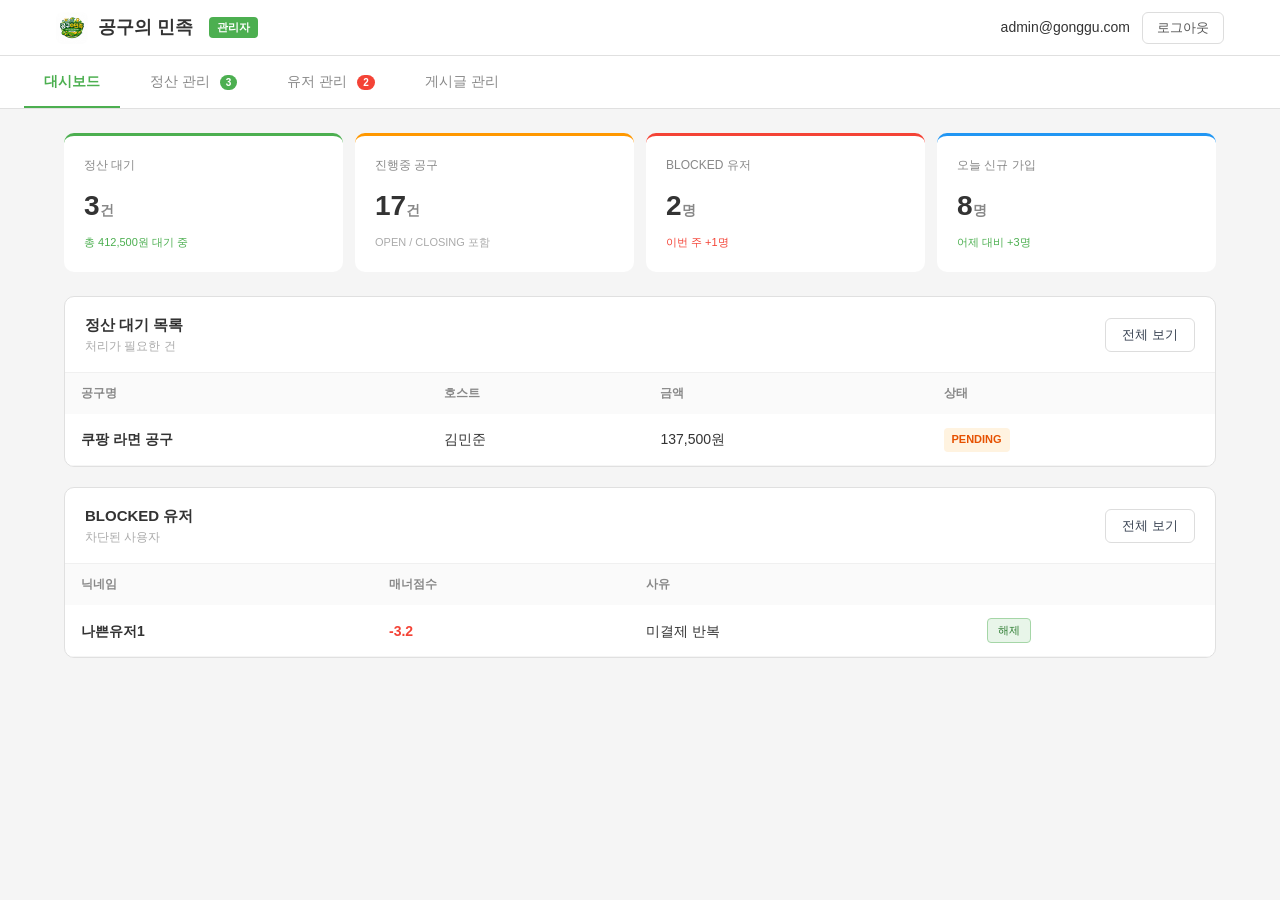
==== src/main/resources/static/admin.html @ fc2225c6 "feat : 환불UI 추가" ====
<!DOCTYPE html>
<html lang="ko">
<head>
  <meta charset="UTF-8">
  <meta name="viewport" content="width=device-width, initial-scale=1.0">
  <title>공구의 민족 - 관리자</title>
  <link rel="icon" href="images/logo.jpg">

  <link rel="stylesheet" href="css/common.css">
  <link rel="stylesheet" href="css/admin.css">
</head>

<body>

<header class="header">
  <div class="container">
    <div class="header-content">

      <a href="index.html" class="logo">
        <img src="images/logo.jpg" alt="공구의 민족 로고" class="logo-image">
        <h1 class="logo-text">공구의 민족</h1>
        <span class="admin-badge">관리자</span>
      </a>

      <div class="header-right">
        <span class="admin-email">admin@gonggu.com</span>
        <button class="header-btn">로그아웃</button>
      </div>

    </div>
  </div>
</header>

<div class="nav-tabs">
  <div class="nav-tab active" onclick="showPage('dashboard')">
    대시보드
  </div>

  <div class="nav-tab" onclick="showPage('settlements')">
    정산 관리 <span class="nav-badge green">3</span>
  </div>

  <div class="nav-tab" onclick="showPage('users')">
    유저 관리 <span class="nav-badge">2</span>
  </div>

  <div class="nav-tab" onclick="showPage('groupbuys')">
    게시글 관리
  </div>
</div>

<div class="content">

  <div id="page-dashboard">

    <div class="stats-grid">

      <div class="stat-card">
        <div class="stat-label">정산 대기</div>
        <div class="stat-value">3<span>건</span></div>
        <div class="stat-sub green">총 412,500원 대기 중</div>
      </div>

      <div class="stat-card orange">
        <div class="stat-label">진행중 공구</div>
        <div class="stat-value">17<span>건</span></div>
        <div class="stat-sub">OPEN / CLOSING 포함</div>
      </div>

      <div class="stat-card red">
        <div class="stat-label">BLOCKED 유저</div>
        <div class="stat-value">2<span>명</span></div>
        <div class="stat-sub red">이번 주 +1명</div>
      </div>

      <div class="stat-card blue">
        <div class="stat-label">오늘 신규 가입</div>
        <div class="stat-value">8<span>명</span></div>
        <div class="stat-sub green">어제 대비 +3명</div>
      </div>

    </div>

    <div class="two-col">

      <div class="section">

        <div class="section-header">
          <div>
            <div class="section-title">정산 대기 목록</div>
            <div class="section-sub">처리가 필요한 건</div>
          </div>

          <button class="btn btn-outline" onclick="showPage('settlements')">
            전체 보기
          </button>
        </div>

        <table>
          <thead>
            <tr>
              <th>공구명</th>
              <th>호스트</th>
              <th>금액</th>
              <th>상태</th>
            </tr>
          </thead>

          <tbody>
            <tr>
              <td class="td-main">쿠팡 라면 공구</td>
              <td>김민준</td>
              <td class="amount">137,500원</td>
              <td>
                <span class="chip chip-pending">PENDING</span>
              </td>
            </tr>
          </tbody>
        </table>

      </div>

      <div class="section">

        <div class="section-header">
          <div>
            <div class="section-title">BLOCKED 유저</div>
            <div class="section-sub">차단된 사용자</div>
          </div>

          <button class="btn btn-outline" onclick="showPage('users')">
            전체 보기
          </button>
        </div>

        <table>
          <thead>
            <tr>
              <th>닉네임</th>
              <th>매너점수</th>
              <th>사유</th>
              <th></th>
            </tr>
          </thead>

          <tbody>
            <tr>
              <td class="td-main">나쁜유저1</td>
              <td style="color:#f44336;font-weight:600">-3.2</td>
              <td>미결제 반복</td>

              <td>
                <button class="btn-sm btn-sm-green">
                  해제
                </button>
              </td>
            </tr>
          </tbody>
        </table>

      </div>

    </div>
  </div>

<div id="page-settlements" style="display:none">

  <div class="section">

    <div class="section-header">

      <div>
        <div class="section-title">정산 관리</div>
        <div class="section-sub">
          PENDING 상태 공구의 호스트 정산 처리
        </div>
      </div>

      <input
        type="text"
        placeholder="공구명 / 호스트 검색"
        class="search-input"
      >

    </div>

    <div class="filter-tabs">
      <button class="active">전체</button>
      <button>PENDING (3)</button>
      <button>COMPLETED</button>
    </div>

    <table>

      <thead>
        <tr>
          <th>공구명</th>
          <th>호스트</th>
          <th>참여자</th>
          <th>정산 금액</th>
          <th>픽업 완료</th>
          <th>상태</th>
          <th>처리</th>
        </tr>
      </thead>

      <tbody>

        <tr>
          <td class="td-main">쿠팡 라면 공구</td>
          <td>김민준</td>
          <td>5명</td>
          <td class="amount">137,500원</td>
          <td>5/5</td>

          <td>
            <span class="chip chip-pending">PENDING</span>
          </td>

          <td>

            <button class="btn-sm btn-sm-green">
              정산 완료
            </button>

            <button
              class="btn-sm"
              onclick="showSettlementDetailModal({
                title:'쿠팡 라면 공구',
                host:'김민준',
                date:'2025-05-15',
                place:'광주 북구',
                perPrice:'27,500원',
                total:'137,500원',
                final:'130,000원',
                status:'PENDING',
                done:null,
                users:[
                  {name:'유저1',price:'27,500원',pickup:true},
                  {name:'유저2',price:'27,500원',pickup:true},
                  {name:'유저3',price:'27,500원',pickup:false}
                ]
              })"
            >
              상세
            </button>

          </td>
        </tr>

      </tbody>

    </table>

  </div>

  <div class="section">

    <div class="section-header">
      <div>
        <div class="section-title-row">

          <span class="section-title">
            픽업 미완료 — 호스트 귀책 · 참여자 환불
          </span>

          <span class="section-badge red">
            환불 대기 2건
          </span>

        </div>

        <div class="section-sub">
          픽업 기한 내 미완료 확인 → 호스트 귀책 처리 → 전 참여자 환불 진행
        </div>
      </div>
    </div>

    <div class="alert-box red">
      픽업 기한이 지났음에도 호스트가 상품을 전달하지 않은 경우입니다.
      호스트 귀책으로 간주하며 참여자 전원에게 환불 처리됩니다.
    </div>

<div class="filter-bar">

  <div class="filter-tabs refund-tabs">

    <button class="active">
      전체
    </button>

    <button>
      환불 대기 (2)
    </button>

    <button>
      환불 완료
    </button>

  </div>

  <input
    class="search-input"
    placeholder="공구명 / 호스트 검색"
  >

</div>

    <table>

      <thead>
        <tr>
          <th>공구명</th>
          <th>호스트</th>
          <th>참여자</th>
          <th>픽업 현황</th>
          <th>픽업 기한</th>
          <th>환불 총액</th>
          <th>귀책</th>
          <th>상태</th>
          <th>처리</th>
        </tr>
      </thead>

      <tbody>

        <tr>

          <td class="td-main">
            코스트코 견과류
          </td>

          <td>
            <div>정해진</div>
            <div class="score-text">
              매너점수 61.0
            </div>
          </td>

          <td>6명</td>

          <td>

            <div class="pickup-progress">

              <div class="pickup-bar">
                <div class="pickup-fill none" style="width:0%"></div>
              </div>

              <span class="pickup-count red">
                0/6
              </span>

            </div>

          </td>

          <td>
            <span class="deadline-badge">
              5/10 만료
            </span>
          </td>

          <td class="amount-red">
            156,000원
          </td>

          <td>
            <span class="chip-host-fault">
              호스트 귀책
            </span>
          </td>

          <td>
            <span class="chip chip-refund">
              환불 대기
            </span>
          </td>

          <td>

            <div class="action-group">

              <button class="btn-sm btn-sm-purple">
                환불 처리
              </button>

            </div>

          </td>

        </tr>

        <tr>

          <td class="td-main">
            무신사 운동화 공구
          </td>

          <td>
            <div>서태양</div>
            <div class="score-text">
              매너점수 44.0
            </div>
          </td>

          <td>4명</td>

          <td>

            <div class="pickup-progress">

              <div class="pickup-bar">
                <div class="pickup-fill partial" style="width:25%"></div>
              </div>

              <span class="pickup-count" style="color:#ff9800">
                1/4
              </span>

            </div>

          </td>

          <td>
            <span class="deadline-badge">
              5/12 만료
            </span>
          </td>

          <td class="amount-red">
            89,000원
          </td>

          <td>
            <span class="chip-host-fault">
              호스트 귀책
            </span>
          </td>

          <td>
            <span class="chip chip-refund">
              환불 대기
            </span>
          </td>

          <td>

            <div class="action-group">

              <button class="btn-sm btn-sm-purple">
                환불 처리
              </button>

            </div>

          </td>

        </tr>

        <tr>

          <td class="td-main">
            애플망고 공구
          </td>

          <td>
            <div>강보람</div>
            <div class="score-text">
              매너점수 35.0 → 20.0
            </div>
          </td>

          <td>8명</td>

          <td>

            <div class="pickup-progress">

              <div class="pickup-bar">
                <div class="pickup-fill full" style="width:100%"></div>
              </div>

              <span class="pickup-count">
                8/8
              </span>

            </div>

          </td>

          <td>
            <span class="deadline-text">
              5/8 만료
            </span>
          </td>

          <td class="amount-gray">
            192,000원
          </td>

          <td>
            <span class="chip-host-fault done">
              호스트 귀책
            </span>
          </td>

          <td>
            <span class="chip chip-refund-done">
              환불 완료
            </span>
          </td>

        </tr>

      </tbody>

    </table>

    <div class="refund-footer-info">

      <span>
        * 일부 미픽업이어도 환불 가능
      </span>

      <span>
        * 환불 시 호스트 매너점수 차감
      </span>

      <span>
        * 반복 귀책 시 이용 제한
      </span>

    </div>

  </div>

</div>

  <div id="page-users" style="display:none">

    <div class="section">

      <div class="section-header">

        <div>
          <div class="section-title">유저 관리</div>
          <div class="section-sub">
            전체 사용자 조회 및 차단 처리
          </div>
        </div>

        <input
          type="text"
          placeholder="닉네임 / 이메일 검색"
          class="search-input"
        >

      </div>

      <div class="filter-tabs">
        <button class="active">전체</button>
        <button>BLOCKED (2)</button>
        <button>프리미엄</button>
      </div>

      <table>

        <thead>
          <tr>
            <th>닉네임</th>
            <th>이메일</th>
            <th>매너점수</th>
            <th>등급</th>
            <th>가입일</th>
            <th>상태</th>
            <th>처리</th>
          </tr>
        </thead>

        <tbody>

          <tr>

            <td class="td-main">test1</td>
            <td>test1@test.com</td>

            <td style="color:#4caf50;font-weight:600">
              72.3
            </td>

            <td>
              <span class="chip chip-green">GREAT</span>
            </td>

            <td>2025-03-01</td>

            <td>
              <span class="chip chip-blue">ACTIVE</span>
            </td>

            <td>

              <button class="btn-sm btn-sm-red">
                차단
              </button>

              <button
                class="btn-sm"
                onclick="showUserDetailModal({
                  nickname:'test1',
                  email:'test1@test.com',
                  joinDate:'2025-03-01',
                  score:'72.3',
                  hostCount:'3',
                  joinCount:'12',
                  lastActivity:'2025-05-15',
                  premium:true,
                  expire:'2025-12-31',
                  postUsage:'4/10'
                })"
              >
                상세
              </button>

            </td>

          </tr>

        </tbody>

      </table>

    </div>

  </div>

  <div id="page-groupbuys" style="display:none">

    <div class="section">

      <div class="section-header">

        <div>
          <div class="section-title">게시글 관리</div>
          <div class="section-sub">
            전체 공동구매 게시글 조회 및 강제 처리
          </div>
        </div>

        <input
          type="text"
          placeholder="공구명 / 호스트 검색"
          class="search-input"
        >

      </div>

      <div class="filter-tabs">
        <button class="active">전체</button>
        <button>OPEN</button>
        <button>CLOSED</button>
        <button>EXPIRED</button>
      </div>

      <table>

        <thead>
          <tr>
            <th>공구명</th>
            <th>호스트</th>
            <th>참여</th>
            <th>마감일</th>
            <th>상태</th>
            <th>처리</th>
          </tr>
        </thead>

        <tbody>

          <tr>

            <td class="td-main">쿠팡 라면 박스</td>
            <td>김민준</td>
            <td>3/5</td>
            <td>2025-05-15</td>

            <td>
              <span class="chip chip-blue">OPEN</span>
            </td>

            <td>

              <button class="btn-sm btn-sm-red">
                삭제
              </button>

              <button
                class="btn-sm"
                onclick="showPostDetailModal({
                  title:'쿠팡 라면 박스',
                  category:'식품',
                  host:'김민준',
                  count:'3/5',
                  price:'25,000원',
                  date:'2025-05-15',
                  desc:'쿠팡 라면 공동구매 진행합니다.',
                  users:[
                    {
                      name:'유저1',
                      joinDate:'2025-05-10',
                      status:'참여중'
                    },
                    {
                      name:'유저2',
                      joinDate:'2025-05-11',
                      status:'픽업완료'
                    }
                  ],
                  history:[
                    {
                      action:'게시글 생성',
                      date:'2025-05-09'
                    },
                    {
                      action:'참여자 증가',
                      date:'2025-05-10'
                    }
                  ]
                })"
              >
                상세
              </button>

            </td>

          </tr>

        </tbody>

      </table>

    </div>

  </div>

</div>

<div class="modal-overlay" id="user-detail-modal">

  <div class="modal">

    <div class="modal-head">
      유저 상세
    </div>

    <div class="modal-body">

      <div class="modal-row">
        <span>닉네임</span>
        <span id="u-nickname"></span>
      </div>

      <div class="modal-row">
        <span>이메일</span>
        <span id="u-email"></span>
      </div>

      <div class="modal-row">
        <span>가입일</span>
        <span id="u-join"></span>
      </div>

      <div class="modal-row">
        <span>매너점수</span>
        <span id="u-score"></span>
      </div>

    </div>

    <div class="modal-foot">
      <button class="btn btn-outline" onclick="closeModal()">
        닫기
      </button>
    </div>

  </div>

</div>

<div class="modal-overlay" id="settlement-detail-modal">

  <div class="modal">

    <div class="modal-head">
      정산 상세
    </div>

    <div class="modal-body">

      <div class="modal-row">
        <span>공구명</span>
        <span id="s-title"></span>
      </div>

      <div class="modal-row">
        <span>호스트</span>
        <span id="s-host"></span>
      </div>

      <div class="modal-row">
        <span>마감일</span>
        <span id="s-date"></span>
      </div>

      <div class="modal-row">
        <span>픽업 장소</span>
        <span id="s-place"></span>
      </div>

      <table>
        <tbody id="s-users"></tbody>
      </table>

    </div>

    <div class="modal-foot">
      <button class="btn btn-outline" onclick="closeModal()">
        닫기
      </button>
    </div>

  </div>

</div>

<div class="modal-overlay" id="post-detail-modal">

  <div class="modal">

    <div class="modal-head">
      게시글 상세
    </div>

    <div class="modal-body">

      <div class="modal-row">
        <span>공구명</span>
        <span id="p-title"></span>
      </div>

      <div class="modal-row">
        <span>카테고리</span>
        <span id="p-category"></span>
      </div>

      <div class="modal-row">
        <span>호스트</span>
        <span id="p-host"></span>
      </div>

      <div class="modal-row">
        <span>참여</span>
        <span id="p-count"></span>
      </div>

      <div class="modal-row">
        <span>금액</span>
        <span id="p-price"></span>
      </div>

      <div class="modal-row">
        <span>마감일</span>
        <span id="p-date"></span>
      </div>

      <hr>

      <div id="p-desc"></div>

      <table>
        <tbody id="p-users"></tbody>
      </table>

      <table>
        <tbody id="p-history"></tbody>
      </table>

    </div>

    <div class="modal-foot">
      <button class="btn btn-outline" onclick="closeModal()">
        닫기
      </button>
    </div>

  </div>

</div>

<script src="js/pages/admin.js"></script>

</body>
</html>
---- src/main/resources/static/css/common.css ----
* {
  margin: 0;
  padding: 0;
  box-sizing: border-box;
}

body {
  font-family: -apple-system, BlinkMacSystemFont, 'Segoe UI', Roboto, sans-serif;
  background-color: #f9fafb;
  color: #111827;
  line-height: 1.6;
}

.container {
  width: 100%;
  max-width: 1440px;
  margin: 0 auto;
  padding: 0 24px;
}

.header .container {
  max-width: 100%;
  padding-left: 32px;
  padding-right: 32px;
}

.header {
  background: white;
  border-bottom: 1px solid #e5e7eb;
  position: sticky;
  top: 0;
  z-index: 100;
}

.header-content {
  display: flex;
  justify-content: space-between;
  align-items: center;
  gap: 1rem;
  padding: 0.75rem 0;
}

.logo {
  display: flex;
  align-items: center;
  gap: 0.5rem;
  cursor: pointer;
  text-decoration: none;
  color: inherit;
  min-width: 0;
}

.logo-mark {
  width: 32px;
  height: 32px;
  border-radius: 8px;
  background: linear-gradient(135deg, #bef264, #84cc16);
  color: white;
  display: flex;
  align-items: center;
  justify-content: center;
  font-size: 0.95rem;
  font-weight: 700;
  flex-shrink: 0;
}

.logo-text {
  font-size: clamp(1.05rem, 1vw, 1.25rem);
  font-weight: bold;
  white-space: nowrap;
}

.header-actions {
  display: flex;
  gap: 0.5rem;
  flex-wrap: wrap;
  justify-content: flex-end;
}

.btn {
  padding: 0.5rem 1rem;
  border: none;
  border-radius: 0.375rem;
  font-size: 0.875rem;
  cursor: pointer;
  transition: all 0.2s;
  font-weight: 500;
  text-decoration: none;
  display: inline-flex;
  align-items: center;
  justify-content: center;
  white-space: nowrap;
}

.btn-primary {
  background: #84cc16;
  color: white;
}

.btn-sm {
  padding: 0.25rem 0.625rem;
  font-size: 0.8rem;
}

.btn-primary:hover {
  background: #65a30d;
}

.btn:disabled {
  opacity: 0.5;
  cursor: not-allowed;
}

.btn-outline {
  background: white;
  color: #374151;
  border: 1px solid #d1d5db;
}

.btn-outline:hover {
  background: #f9fafb;
}

.btn-sm {
  padding: 0.375rem 0.75rem;
  font-size: 0.75rem;
}

.btn-full {
  width: 100%;
}

.main-content {
  min-height: calc(100vh - 60px - 60px);
  padding-bottom: 80px;
}

.bottom-nav {
  display: none;
  background: white;
  border-top: 1px solid #e5e7eb;
  position: fixed;
  bottom: 0;
  left: 0;
  right: 0;
  z-index: 50;
}

.nav-item {
  flex: 1;
  display: flex;
  flex-direction: column;
  align-items: center;
  padding: 0.5rem;
  text-decoration: none;
  color: #6b7280;
  transition: color 0.2s;
}

.nav-item.active {
  color: #84cc16;
}

.nav-icon {
  font-size: 1.25rem;
  margin-bottom: 0.25rem;
}

.nav-label {
  font-size: 0.75rem;
}

.tabs-list {
  display: inline-flex;
  flex-wrap: wrap;
  background: #f3f4f6;
  padding: 0.25rem;
  border-radius: 0.5rem;
  margin-bottom: 1rem;
  gap: 0.25rem;
}

.tab-trigger,
.radius-trigger {
  flex: 1;
  padding: 0.5rem 1rem;
  background: transparent;
  border: none;
  border-radius: 0.375rem;
  cursor: pointer;
  transition: all 0.2s;
  font-weight: 500;
  white-space: nowrap;
}

.tab-trigger.active,
.radius-trigger.active {
  background: white;
  box-shadow: 0 1px 3px rgba(0, 0, 0, 0.1);
}

.tab-content {
  display: none;
}

.tab-content.active {
  display: block;
}

.card {
  background: white;
  border: 1px solid #e5e7eb;
  border-radius: 0.5rem;
  padding: 1.5rem;
  margin-bottom: 1.5rem;
}

.card-header {
  font-size: 1.125rem;
  font-weight: 600;
  margin-bottom: 1rem;
  display: flex;
  align-items: center;
  gap: 0.5rem;
}

.progress-bar {
  width: 100%;
  height: 8px;
  background: #e5e7eb;
  border-radius: 999px;
  margin-bottom: 0.75rem;
  overflow: hidden;
}

.progress-fill {
  height: 100%;
  background: #84cc16;
  transition: width 0.3s;
}

.info-box {
  background: #f0fdf4;
  border: 1px solid #bbf7d0;
  border-radius: 0.5rem;
  padding: 0.75rem;
  margin-top: 1rem;
}

.info-box-title {
  font-weight: 600;
  color: #15803d;
  margin-bottom: 0.25rem;
}

/* ================================
   Toast
================================ */
.toast {
  position: fixed;
  bottom: 2rem;
  left: 50%;
  transform: translateX(-50%);
  background: #111827;
  color: white;
  padding: 1rem 1.5rem;
  border-radius: 0.5rem;
  box-shadow: 0 4px 12px rgba(0, 0, 0, 0.3);
  z-index: 9999;
  opacity: 0;
  pointer-events: none;
  transition: opacity 0.3s;
}

.toast.show {
  opacity: 1;
}

/* ================================
   Utility
================================ */
.hidden {
  display: none !important;
}

.text-lime {
  color: #84cc16;
}

.text-green {
  color: #22c55e;
}

.text-blue {
  color: #3b82f6;
}

.text-gray {
  color: #6b7280;
}

.text-yellow {
  color: #eab308;
}

.back-link {
  margin-bottom: 1rem;
}

.page-title {
  font-size: 1.5rem;
  font-weight: bold;
  margin-bottom: 0.5rem;
}

.page-subtitle {
  margin-bottom: 2rem;
}

.avatar-circle-md {
  width: 48px;
  height: 48px;
  background: #d1d5db;
  border-radius: 50%;
  display: flex;
  align-items: center;
  justify-content: center;
  font-size: 1.125rem;
}

.badge-chip {
  color: white;
  padding: 0.125rem 0.5rem;
  border-radius: 0.25rem;
  font-size: 0.75rem;
  font-weight: 600;
}

.badge-chip-host {
  background: #84cc16;
}

.badge-chip-member {
  background: #3b82f6;
}

.list-stack {
  display: flex;
  flex-direction: column;
  gap: 0.75rem;
}

.list-item-row {
  display: flex;
  justify-content: space-between;
  align-items: center;
  padding: 0.75rem;
  border: 1px solid #e5e7eb;
  border-radius: 0.5rem;
}

.list-item-main {
  flex: 1;
}

.list-item-title {
  font-weight: 500;
  margin-bottom: 0.25rem;
}

.list-item-meta {
  display: flex;
  align-items: center;
  gap: 0.5rem;
}

.date-text {
  font-size: 0.75rem;
  color: #6b7280;
}

.icon-lg {
  font-size: 1.25rem;
}

.icon-success {
  color: #22c55e;
}

.split-row {
  display: flex;
  justify-content: space-between;
  align-items: center;
}

.split-row-top {
  display: flex;
  justify-content: space-between;
  margin-bottom: 1rem;
}

.split-row-start {
  display: flex;
  justify-content: space-between;
  margin-bottom: 1rem;
}

.inline-info-row {
  display: flex;
  align-items: center;
  gap: 0.5rem;
}

.text-right {
  text-align: right;
}

.rating-value {
  font-weight: 600;
}

.small-note {
  font-size: 0.875rem;
}

.medium-note {
  font-size: 0.875rem;
  color: #374151;
}

.link-reset {
  text-decoration: none;
}

.logo-link {
  display: flex;
  flex-direction: column;
  align-items: center;
  text-decoration: none;
  color: inherit;
}

.logo-link h1 {
  margin-top: 0.3rem;
  font-size: 1.2rem;
}

.logo-image {
  height: 48px;
  width: auto;
  display: block;
}

/* ================================
   Modal - 내용형 (참여하기 등)
   사용: detail.html #joinModal
================================ */
.modal {
  position: fixed;
  top: 0;
  left: 0;
  width: 100%;
  height: 100%;
  background: rgba(0, 0, 0, 0.5);
  display: flex;
  justify-content: center;
  align-items: center;
  z-index: 200;
}

.modal.hidden {
  display: none;
}

.modal-content {
  width: 90%;
  max-width: 420px;
  background: #ffffff;
  border-radius: 1rem;
  padding: 1.25rem;
  box-shadow: 0 10px 25px rgba(0, 0, 0, 0.15);
  animation: modalFade 0.2s ease;
}

.modal-header {
  display: flex;
  justify-content: space-between;
  align-items: center;
  margin-bottom: 0.75rem;
}

.modal-header h3 {
  font-size: 1.1rem;
  font-weight: 700;
}

.modal-header button {
  border: none;
  background: none;
  font-size: 1.2rem;
  cursor: pointer;
}

.modal-desc {
  font-size: 0.85rem;
  color: #6b7280;
  margin-bottom: 1rem;
}

.modal-section {
  margin-bottom: 1rem;
  font-size: 0.9rem;
}

.modal-section strong {
  display: block;
  margin-bottom: 0.25rem;
}

.modal-price {
  margin: 1rem 0;
  font-size: 1.1rem;
  font-weight: 700;
  color: #111827;
}

.modal-price p {
  font-size: 0.75rem;
  color: #6b7280;
  font-weight: 400;
  margin-top: 0.25rem;
}

@keyframes modalFade {
  from {
    opacity: 0;
    transform: translateY(10px);
  }
  to {
    opacity: 1;
    transform: translateY(0);
  }
}

/* ================================
   Modal - 지도형 (카카오맵)
   사용: index.html   #mapModal
         detail.html  #pickupMapModal

   padding을 없애고 flex로 구성해야
   .modal-map의 height:100%가 정확히 계산됨.
   padding이 있으면 카카오맵이 컨테이너 크기를
   0으로 인식해 빈 화면이 됨.
================================ */
.map-modal {
  position: fixed;
  inset: 0;
  z-index: 9999;
  display: flex;
  align-items: center;
  justify-content: center;
  background: rgba(0, 0, 0, 0.55);
}

.map-modal.hidden {
  display: none;
}

.map-modal-content {
  position: relative;
  width: min(80vw, 800px);
  height: min(80vw, 800px);
  background: white;
  border-radius: 1rem;
  /* padding 제거 — modal-map이 height:100%를 정확히 받아야 카카오맵이 렌더링됨 */
  overflow: hidden;
  box-shadow: 0 20px 40px rgba(0, 0, 0, 0.2);
}

.map-modal-close {
  position: absolute;
  top: 0.75rem;
  right: 0.75rem;
  z-index: 10;
  width: 40px;
  height: 40px;
  border: none;
  border-radius: 999px;
  background: rgba(255, 255, 255, 0.95);
  color: #374151;
  font-size: 1.5rem;
  line-height: 1;
  cursor: pointer;
  box-shadow: 0 2px 8px rgba(0, 0, 0, 0.15);
}

.modal-map {
  width: 100%;
  height: 100%;
  /* border-radius 제거 — 부모의 overflow:hidden + border-radius로 처리 */
}

/* 지도 위 내 위치 버튼 - 지도 내부 우하단 고정 */
.location-btn {
  position: absolute;
  bottom: 1rem;
  right: 1rem;
  z-index: 3;
  background: white;
  color: #374151;
  box-shadow: 0 2px 8px rgba(0, 0, 0, 0.15);
}

.modal-location-btn {
  bottom: 1.25rem;
  right: 1.25rem;
  z-index: 10;
}

/* ================================
   Responsive
================================ */
@media (max-width: 1024px) {
  .container {
    padding: 0 20px;
  }
}

@media (max-width: 768px) {
  .container {
    padding: 0 16px;
  }

  .bottom-nav {
    display: flex;
  }

  .header-content {
    flex-wrap: wrap;
  }

  .header-actions {
    width: 100%;
    justify-content: flex-end;
  }

  .header-actions .btn:not(.btn-primary) {
    display: none;
  }

  .tabs-list {
    width: 100%;
  }

  .map-modal-content {
    width: 92vw;
    height: 92vw;
  }
}

@media (max-width: 480px) {
  .btn {
    padding: 0.5rem 0.875rem;
    font-size: 0.8125rem;
  }

  .logo-text {
    font-size: 1rem;
  }
}
---- src/main/resources/static/css/admin.css ----
* {
margin: 0;
padding: 0;
box-sizing: border-box;
}

body {
font-family: 'Apple SD Gothic Neo', '맑은 고딕', sans-serif;
background: #f5f5f5;
color: #333;
font-size: 14px;
}

.header {
background: #fff;
border-bottom: 1px solid #e0e0e0;
padding: 0 24px;
height: 56px;
display: flex;
align-items: center;
position: sticky;
top: 0;
z-index: 100;
}

.container {
max-width: 1200px;
margin: 0 auto;
width: 100%;
}

.header-content {
display: flex;
align-items: center;
justify-content: space-between;
height: 56px;
}

.logo {
display: flex;
align-items: center;
gap: 10px;
font-size: 18px;
font-weight: 700;
color: #333;
text-decoration: none;
}

.logo-image {
width: 32px;
height: 32px;
border-radius: 8px;
}

.logo-text {
font-size: 18px;
font-weight: 700;
}

.admin-badge {
background: #4caf50;
color: #fff;
font-size: 11px;
font-weight: 700;
padding: 2px 8px;
border-radius: 4px;
margin-left: 6px;
}

.header-right {
margin-left: auto;
display: flex;
align-items: center;
gap: 12px;
}

.header-btn {
background: none;
border: 1px solid #ddd;
padding: 6px 14px;
border-radius: 6px;
font-size: 13px;
cursor: pointer;
color: #555;
}

.header-btn:hover {
background: #f5f5f5;
}

.nav-tabs {
background: #fff;
border-bottom: 1px solid #e0e0e0;
padding: 0 24px;
display: flex;
gap: 10px;
}

.nav-tab {
padding: 14px 20px;
font-size: 14px;
font-weight: 500;
color: #888;
cursor: pointer;
border-bottom: 2px solid transparent;
}

.nav-tab:hover {
color: #333;
}

.nav-tab.active {
color: #4caf50;
border-bottom-color: #4caf50;
font-weight: 700;
}

.nav-badge {
background: #f44336;
color: #fff;
font-size: 10px;
font-weight: 700;
padding: 2px 6px;
border-radius: 10px;
margin-left: 6px;
}

.nav-badge.green {
background: #4caf50;
}

.content {
padding: 24px;
max-width: 1200px;
margin: 0 auto;
}

.stats-grid {
display: grid;
grid-template-columns: repeat(4, 1fr);
gap: 12px;
margin-bottom: 24px;
}

.stat-card {
background: #fff;
border-radius: 10px;
padding: 20px;
border-top: 3px solid #4caf50;
}

.stat-card.orange { border-top-color: #ff9800; }
.stat-card.red { border-top-color: #f44336; }
.stat-card.blue { border-top-color: #2196f3; }

.stat-label {
font-size: 12px;
color: #888;
margin-bottom: 8px;
}

.stat-value {
font-size: 28px;
font-weight: 700;
}

.stat-value span {
font-size: 14px;
color: #888;
}

.stat-sub {
font-size: 11px;
color: #aaa;
margin-top: 6px;
}

.stat-sub.green { color: #4caf50; }
.stat-sub.red { color: #f44336; }

.section {
background: #fff;
border-radius: 10px;
overflow: hidden;
margin-bottom: 20px;
border: 1px solid #e0e0e0;
}

.section-header {
padding: 16px 20px;
border-bottom: 1px solid #f0f0f0;
display: flex;
justify-content: space-between;
align-items: center;
}

.section-title {
font-size: 15px;
font-weight: 700;
}

.section-sub {
font-size: 12px;
color: #aaa;
}

table {
width: 100%;
border-collapse: collapse;
}

th {
padding: 11px 16px;
font-size: 12px;
color: #888;
background: #fafafa;
text-align: left;
}

td {
padding: 13px 16px;
border-bottom: 1px solid #f5f5f5;
}

tr:hover td {
background: #fafef5;
}

.td-main {
font-weight: 600;
}

.chip {
display: inline-flex;
padding: 3px 8px;
border-radius: 4px;
font-size: 11px;
font-weight: 600;
}

.chip-pending {
background: #fff3e0;
color: #e65100;
}

.chip-blue {
background: #e3f2fd;
color: #1565c0;
}

.chip-green {
background: #e8f5e9;
color: #2e7d32;
}

.chip-red {
background: #ffebee;
color: #c62828;
}

.btn {
padding: 7px 16px;
border-radius: 6px;
border: none;
cursor: pointer;
font-size: 13px;
}

.btn-outline {
background: #fff;
border: 1px solid #ddd;
}

.btn-sm {
padding: 4px 10px;
border-radius: 4px;
border: none;
cursor: pointer;
font-size: 11px;
}

.btn-sm-green {
background: #e8f5e9;
color: #2e7d32;
border: 1px solid #a5d6a7;
}

.btn-sm-red {
background: #ffebee;
color: #c62828;
border: 1px solid #ef9a9a;
}

.btn-sm-gray {
background: #f5f5f5;
color: #666;
border: 1px solid #e0e0e0;
}

.btn-sm-purple {
background: #f3e5f5;
color: #6a1b9a;
border: 1px solid #d1c4e9;
}

.modal-overlay {
  position: fixed;
  inset: 0;
  background: rgba(0,0,0,0.5);
  z-index: 9999;

  display: none;

  align-items: center;
  justify-content: center;

  padding: 20px;
}

.modal-overlay.show {
  display: flex;
}

.modal {
  background: #fff;
  width: 100%;
  max-width: 520px;

  max-height: 80vh;
  overflow-y: auto;

  border-radius: 12px;
  box-shadow: 0 10px 30px rgba(0,0,0,0.25);

  position: relative;
}

.modal-head {
padding: 20px 24px 16px;
border-bottom: 1px solid #f0f0f0;
font-size: 18px;
font-weight: 700;
}

.modal-body {
padding: 20px 24px;
}

.modal-row {
display: flex;
justify-content: space-between;
gap: 24px;
padding: 10px 0;
font-size: 14px;
border-bottom: 1px solid #f7f7f7;
}

.modal-row span:first-child {
color: #777;
min-width: 100px;
}

.modal-row span:last-child {
text-align: right;
font-weight: 500;
}

.modal-foot {
padding: 16px 24px;
border-top: 1px solid #f0f0f0;
display: flex;
justify-content: flex-end;
gap: 8px;
}

.filter-tabs {
display: flex;
gap: 8px;
padding: 12px 20px;
border-bottom: 1px solid #f0f0f0;
}

.filter-tabs button {
padding: 6px 14px;
border-radius: 20px;
border: 1px solid #e0e0e0;
background: #fff;
font-size: 12px;
color: #666;
cursor: pointer;
}

.filter-tabs button.active {
background: #4caf50;
color: #fff;
border-color: #4caf50;
font-weight: 600;
}

.filter-bar {
  display: flex;
  align-items: center;
  justify-content: space-between;
  gap: 10px;
  padding: 0 20px 16px;
}

.section-title-row {
display: flex;
align-items: center;
gap: 8px;
}

.section-badge {
padding: 3px 8px;
border-radius: 20px;
font-size: 11px;
font-weight: 700;
}

.section-badge.red {
background: #ffebee;
color: #d32f2f;
}

.alert-box {
margin: 16px 20px;
padding: 14px 16px;
border-radius: 8px;
font-size: 13px;
line-height: 1.5;
}

.alert-box.red {
background: #fff5f5;
color: #d32f2f;
border-left: 4px solid #f44336;
}

.search-input {
padding: 8px 12px;
border: 1px solid #e0e0e0;
border-radius: 6px;
font-size: 13px;
outline: none;
min-width: 220px;
}

.search-input:focus {
border-color: #4caf50;
}

.pickup-progress {
display: flex;
align-items: center;
gap: 8px;
}

.pickup-bar {
width: 80px;
height: 6px;
background: #eee;
border-radius: 999px;
overflow: hidden;
}

.pickup-fill {
height: 100%;
border-radius: 999px;
}

.pickup-fill.none { background: #f44336; }
.pickup-fill.partial { background: #ff9800; }
.pickup-fill.full { background: #4caf50; }

.pickup-count {
font-size: 12px;
font-weight: 600;
}

.pickup-count.red {
color: #f44336;
}

.deadline-badge {
background: #ffebee;
color: #d32f2f;
padding: 4px 8px;
border-radius: 6px;
font-size: 11px;
font-weight: 600;
}

.deadline-text {
font-size: 12px;
color: #888;
}

.amount-red {
color: #e53935;
font-weight: 700;
}

.amount-gray {
color: #888;
}

.chip-host-fault {
background: #ffebee;
color: #c62828;
padding: 4px 8px;
border-radius: 6px;
font-size: 11px;
font-weight: 600;
}

.chip-host-fault.done {
background: #f3e5f5;
color: #6a1b9a;
}

.chip-refund {
background: #fce4ec;
color: #ad1457;
}

.chip-refund-done {
background: #ede7f6;
color: #5e35b1;
}

.action-group {
display: flex;
gap: 6px;
}

.score-text {
font-size: 11px;
color: #aaa;
}

.refund-footer-info {
padding: 12px 20px;
background: #fafafa;
border-top: 1px solid #f0f0f0;
font-size: 11px;
color: #999;
display: flex;
gap: 18px;
}

.refund-tabs {
padding: 0;
border-bottom: none;
}
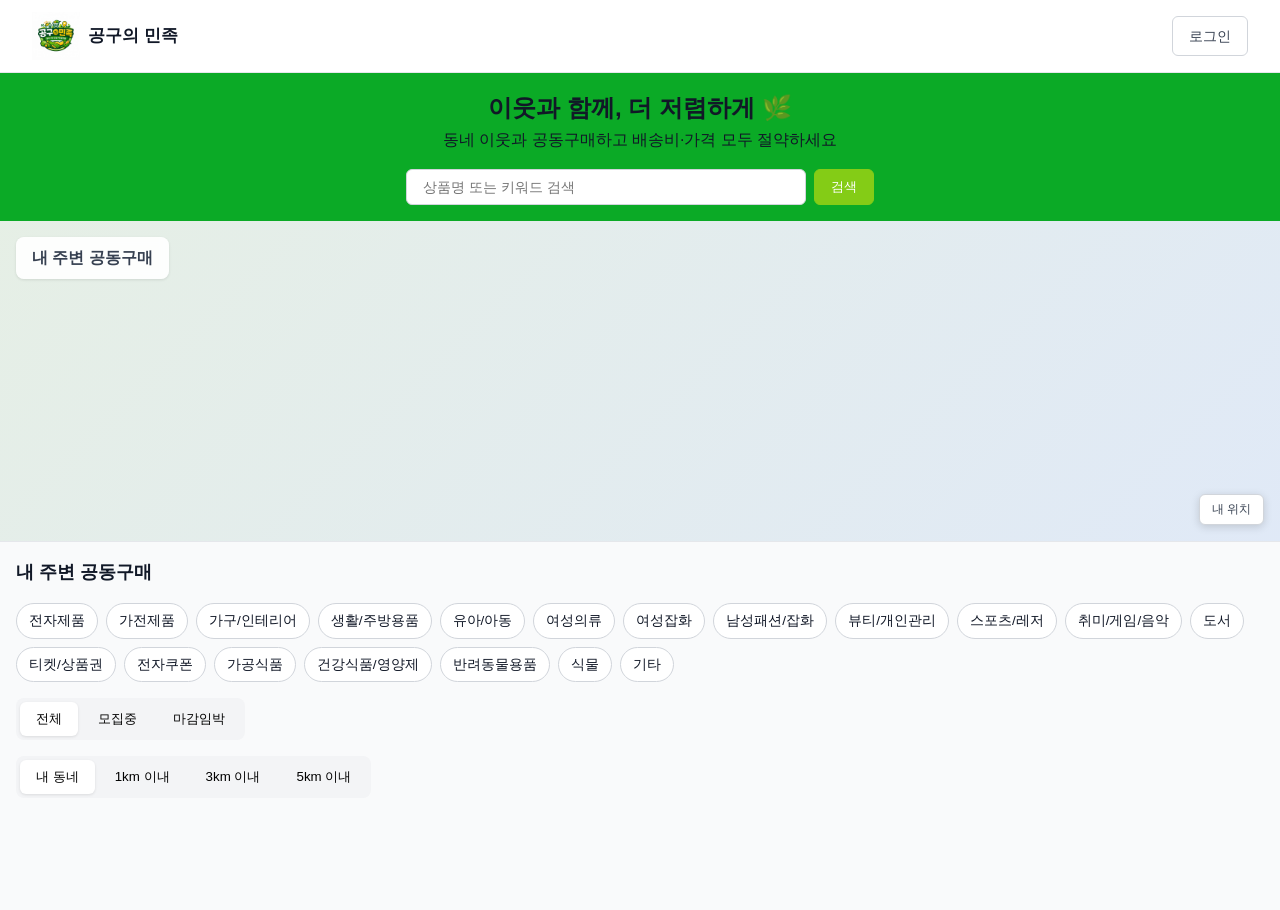
==== commit 76f71bc7: "feat: 관리자 페이지 기반 작업 (로그아웃, 이메일, nav 배지, 접근 제한)" ====
--- a/src/main/resources/static/admin.html
+++ b/src/main/resources/static/admin.html
@@ -23,8 +23,8 @@
       </a>
 
       <div class="header-right">
-        <span class="admin-email">admin@gonggu.com</span>
-        <button class="header-btn">로그아웃</button>
+        <span id="admin-email" class="admin-email"></span>
+        <button class="header-btn" onclick="logout()">로그아웃</button>
       </div>
 
     </div>
@@ -37,11 +37,11 @@
   </div>
 
   <div class="nav-tab" onclick="showPage('settlements')">
-    정산 관리 <span class="nav-badge green">3</span>
+    정산 관리 <span id="nav-badge-settlement" class="nav-badge green" style="display:none"></span>
   </div>
 
   <div class="nav-tab" onclick="showPage('users')">
-    유저 관리 <span class="nav-badge">2</span>
+    유저 관리
   </div>
 
   <div class="nav-tab" onclick="showPage('groupbuys')">
--- a/src/main/resources/static/css/common.css
+++ b/src/main/resources/static/css/common.css
@@ -2,6 +2,41 @@
   margin: 0;
   padding: 0;
   box-sizing: border-box;
+}
+
+.profile-img-wrapper {
+  position: relative;
+  width: 120px;
+  height: 120px;
+  border-radius: 50%;
+}
+
+.profile-img-wrapper.has-image {
+  cursor: pointer;
+}
+
+.profile-overlay {
+  position: absolute;
+  top: 0;
+  left: 0;
+  width: 100%;
+  height: 100%;
+  border-radius: 50%;
+  background: rgba(0, 0, 0, 0.4);
+  display: flex;
+  align-items: center;
+  justify-content: center;
+  color: white;
+  font-size: 1.5rem;
+  opacity: 0;
+  transition: opacity 0.2s;
+  pointer-events: none;
+}
+
+.profile-img-wrapper.has-image:hover .profile-overlay,
+.profile-img-wrapper.overlay-visible .profile-overlay {
+  opacity: 1;
+  pointer-events: auto;
 }
 
 body {
@@ -326,6 +361,7 @@
   align-items: center;
   justify-content: center;
   font-size: 1.125rem;
+  object-fit: cover;
 }
 
 .badge-chip {
@@ -618,6 +654,143 @@
 }
 
 /* ================================
+   Notification
+================================ */
+.notification-wrap {
+  position: relative;
+}
+
+#notificationBtn {
+  position: relative;
+  padding: 0.5rem;
+}
+
+.notification-badge {
+  position: absolute;
+  top: 0;
+  right: 0;
+  background: #ef4444;
+  color: white;
+  font-size: 0.625rem;
+  font-weight: 700;
+  min-width: 16px;
+  height: 16px;
+  border-radius: 8px;
+  display: flex;
+  align-items: center;
+  justify-content: center;
+  padding: 0 3px;
+  transform: translate(30%, -30%);
+}
+
+.notification-dropdown {
+  position: absolute;
+  top: calc(100% + 8px);
+  right: 0;
+  width: 320px;
+  background: white;
+  border: 1px solid #e5e7eb;
+  border-radius: 8px;
+  box-shadow: 0 4px 16px rgba(0, 0, 0, 0.12);
+  z-index: 1000;
+  overflow: hidden;
+}
+
+.notification-dropdown-header {
+  display: flex;
+  align-items: center;
+  justify-content: space-between;
+  padding: 12px 16px;
+  border-bottom: 1px solid #e5e7eb;
+}
+
+.notification-dropdown-title {
+  font-weight: 600;
+  font-size: 0.9375rem;
+  color: #111827;
+}
+
+.notification-read-all {
+  background: none;
+  border: none;
+  cursor: pointer;
+  font-size: 0.8125rem;
+  color: #6b7280;
+  padding: 0;
+}
+
+.notification-read-all:hover {
+  color: #374151;
+}
+
+.notification-list {
+  max-height: 360px;
+  overflow-y: auto;
+  padding: 8px;
+  display: flex;
+  flex-direction: column;
+  gap: 6px;
+}
+
+.notification-item {
+  padding: 12px 14px;
+  border: 1px solid #e5e7eb;
+  border-radius: 8px;
+  cursor: pointer;
+  transition: background 0.15s;
+}
+
+.notification-item:hover {
+  background: #f9fafb;
+}
+
+.notification-item.unread {
+  background: #f0fdf4;
+  border-color: #bbf7d0;
+}
+
+.notification-item.unread:hover {
+  background: #dcfce7;
+}
+
+.notification-item-header {
+  display: flex;
+  align-items: baseline;
+  justify-content: space-between;
+  gap: 8px;
+  margin-bottom: 4px;
+}
+
+.notification-item-title {
+  font-size: 0.875rem;
+  font-weight: 500;
+  color: #111827;
+  margin: 0;
+}
+
+.notification-item-content {
+  font-size: 0.8125rem;
+  color: #6b7280;
+  margin: 0;
+}
+
+.notification-item-time {
+  font-size: 0.75rem;
+  color: #9ca3af;
+  margin: 0;
+  white-space: nowrap;
+  flex-shrink: 0;
+}
+
+.notification-empty {
+  padding: 24px 16px;
+  text-align: center;
+  color: #9ca3af;
+  font-size: 0.875rem;
+  margin: 0;
+}
+
+/* ================================
    Responsive
 ================================ */
 @media (max-width: 1024px) {
